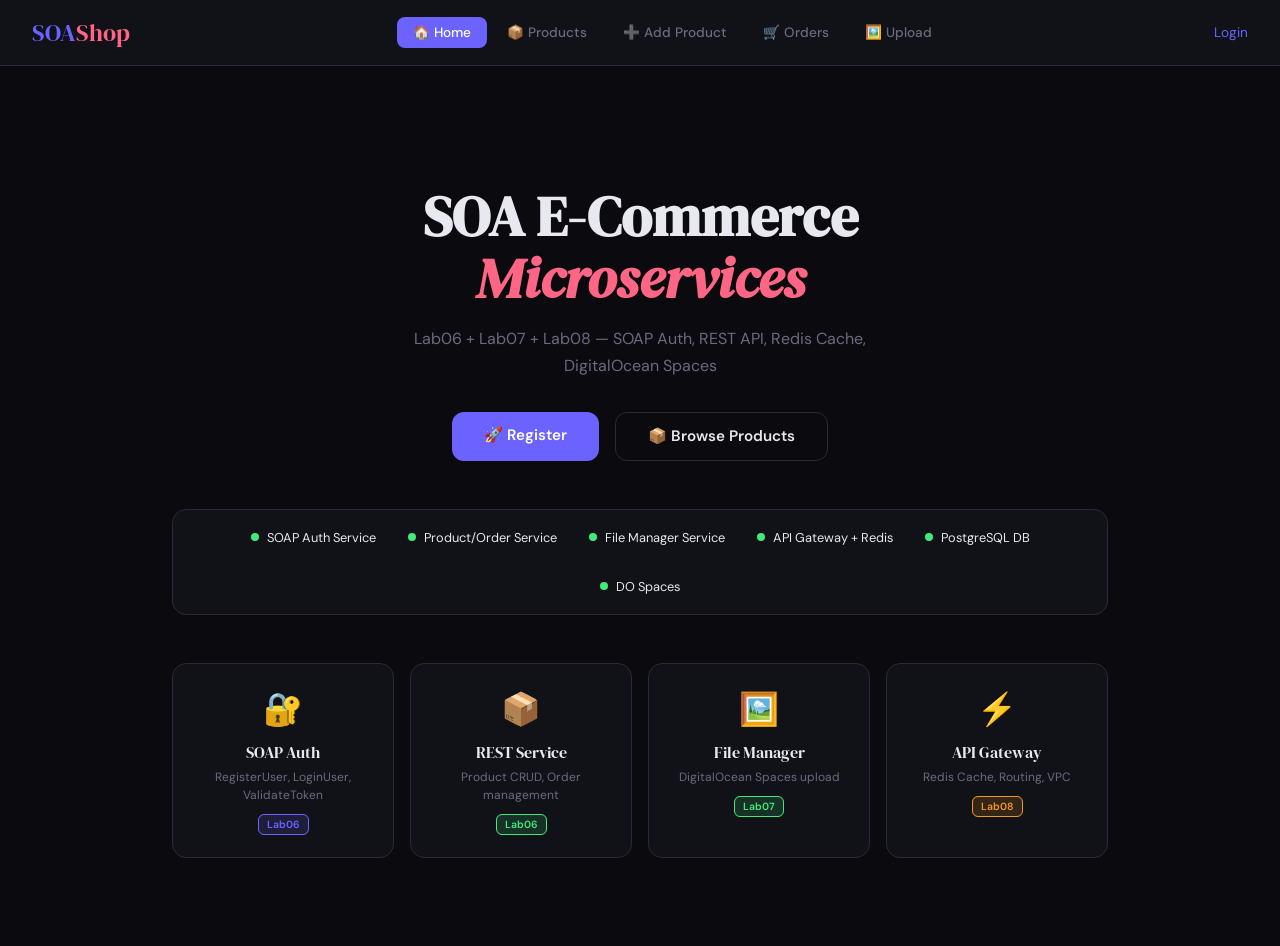
==== index.html @ 0b2d2a20 "feat: SOA E-Commerce Frontend" ====
<!DOCTYPE html>
<html lang="mn">
<head>
<meta charset="UTF-8">
<meta name="viewport" content="width=device-width, initial-scale=1.0">
<title>SOAShop — Home</title>
<link rel="stylesheet" href="css/style.css">
<style>
.hero{text-align:center;padding:5rem 2rem 3rem}
.hero h1{font-size:3.5rem;line-height:1.1;margin-bottom:1rem}
.hero h1 span{color:var(--accent2);font-style:italic}
.hero p{color:var(--muted);font-size:1rem;max-width:500px;margin:0 auto 2rem;line-height:1.7}
.hero-btns{display:flex;gap:1rem;justify-content:center}
.hero-btn{padding:.85rem 2rem;border-radius:12px;font-family:var(--font-body);font-size:.95rem;font-weight:600;cursor:pointer;text-decoration:none;transition:all .2s;border:none;display:inline-block}
.hero-btn-primary{background:var(--accent);color:white}
.hero-btn-primary:hover{background:#5a52e0;transform:translateY(-2px)}
.hero-btn-outline{background:transparent;border:1px solid var(--border);color:var(--text)}
.hero-btn-outline:hover{border-color:var(--accent);color:var(--accent)}
.arch{display:grid;grid-template-columns:repeat(4,1fr);gap:1rem;margin:3rem 0}
.arch-card{background:var(--surface);border:1px solid var(--border);border-radius:14px;padding:1.5rem;text-align:center;transition:all .2s}
.arch-card:hover{border-color:var(--accent);transform:translateY(-3px)}
.arch-icon{font-size:2rem;margin-bottom:.7rem}
.arch-name{font-family:var(--font-display);font-size:1rem;margin-bottom:.3rem}
.arch-desc{font-size:.75rem;color:var(--muted);line-height:1.5}
.arch-lab{margin-top:.5rem}
.status-bar{background:var(--surface);border:1px solid var(--border);border-radius:14px;padding:1.2rem 1.5rem;display:flex;gap:2rem;justify-content:center;margin-bottom:3rem;flex-wrap:wrap}
.status-item{display:flex;align-items:center;gap:.5rem;font-size:.8rem}
.status-dot{width:8px;height:8px;border-radius:50%;background:var(--success);animation:blink 2s infinite}
@keyframes blink{0%,100%{opacity:1}50%{opacity:.4}}
</style>
</head>
<body>
<header id="header"></header>
<main>
  <div class="hero">
    <h1>SOA E-Commerce<br><span>Microservices</span></h1>
    <p>Lab06 + Lab07 + Lab08 — SOAP Auth, REST API, Redis Cache, DigitalOcean Spaces</p>
    <div class="hero-btns">
      <a href="register.html" class="hero-btn hero-btn-primary">🚀 Register</a>
      <a href="products.html" class="hero-btn hero-btn-outline">📦 Browse Products</a>
    </div>
  </div>
  <div class="status-bar">
    <div class="status-item"><div class="status-dot"></div> SOAP Auth Service</div>
    <div class="status-item"><div class="status-dot"></div> Product/Order Service</div>
    <div class="status-item"><div class="status-dot"></div> File Manager Service</div>
    <div class="status-item"><div class="status-dot"></div> API Gateway + Redis</div>
    <div class="status-item"><div class="status-dot"></div> PostgreSQL DB</div>
    <div class="status-item"><div class="status-dot"></div> DO Spaces</div>
  </div>
  <div class="arch">
    <div class="arch-card"><div class="arch-icon">🔐</div><div class="arch-name">SOAP Auth</div><div class="arch-desc">RegisterUser, LoginUser, ValidateToken</div><div class="arch-lab"><span class="badge badge-soap">Lab06</span></div></div>
    <div class="arch-card"><div class="arch-icon">📦</div><div class="arch-name">REST Service</div><div class="arch-desc">Product CRUD, Order management</div><div class="arch-lab"><span class="badge badge-rest">Lab06</span></div></div>
    <div class="arch-card"><div class="arch-icon">🖼️</div><div class="arch-name">File Manager</div><div class="arch-desc">DigitalOcean Spaces upload</div><div class="arch-lab"><span class="badge badge-rest">Lab07</span></div></div>
    <div class="arch-card"><div class="arch-icon">⚡</div><div class="arch-name">API Gateway</div><div class="arch-desc">Redis Cache, Routing, VPC</div><div class="arch-lab"><span class="badge badge-cache">Lab08</span></div></div>
  </div>
</main>
<script src="js/app.js"></script>
<script>renderHeader('home');</script>
</body>
</html>
---- css/style.css ----
@import url('https://fonts.googleapis.com/css2?family=DM+Serif+Display:ital@0;1&family=DM+Sans:wght@300;400;500;600&display=swap');

:root {
  --bg: #0a0a0f;
  --surface: #111118;
  --surface2: #1a1a24;
  --border: #2a2a38;
  --accent: #6c63ff;
  --accent2: #ff6584;
  --success: #43e97b;
  --warning: #f7971e;
  --text: #e8e8f0;
  --muted: #6b6b80;
  --font-display: 'DM Serif Display', serif;
  --font-body: 'DM Sans', sans-serif;
}

* { margin: 0; padding: 0; box-sizing: border-box; }

body {
  background: var(--bg);
  color: var(--text);
  font-family: var(--font-body);
  min-height: 100vh;
}

/* HEADER */
header {
  display: flex;
  align-items: center;
  justify-content: space-between;
  padding: 1rem 2rem;
  border-bottom: 1px solid var(--border);
  background: var(--surface);
  position: sticky;
  top: 0;
  z-index: 100;
}

.logo {
  font-family: var(--font-display);
  font-size: 1.5rem;
  color: var(--accent);
  text-decoration: none;
}
.logo span { color: var(--accent2); }

nav { display: flex; gap: 0.25rem; }

nav a {
  padding: 0.45rem 1rem;
  border-radius: 8px;
  text-decoration: none;
  color: var(--muted);
  font-size: 0.85rem;
  font-weight: 500;
  transition: all 0.2s;
}
nav a:hover { color: var(--text); background: var(--surface2); }
nav a.active { background: var(--accent); color: white; }

.user-badge {
  display: flex;
  align-items: center;
  gap: 0.5rem;
  font-size: 0.8rem;
  color: var(--muted);
}

.role-tag {
  background: var(--accent);
  color: white;
  padding: 0.2rem 0.6rem;
  border-radius: 20px;
  font-size: 0.7rem;
  font-weight: 600;
}

.btn-logout {
  background: transparent;
  border: 1px solid var(--border);
  color: var(--muted);
  padding: 0.3rem 0.7rem;
  border-radius: 8px;
  cursor: pointer;
  font-size: 0.75rem;
  font-family: var(--font-body);
  transition: all 0.2s;
}
.btn-logout:hover { border-color: var(--accent2); color: var(--accent2); }

/* MAIN */
main {
  max-width: 1000px;
  margin: 0 auto;
  padding: 2.5rem 2rem;
}

h1 {
  font-family: var(--font-display);
  font-size: 2.2rem;
  margin-bottom: 0.3rem;
}

.subtitle { color: var(--muted); font-size: 0.85rem; margin-bottom: 2rem; }

/* FLOW BAR */
.flow {
  display: flex;
  align-items: center;
  gap: 0.4rem;
  flex-wrap: wrap;
  font-size: 0.75rem;
  padding: 0.7rem 1rem;
  background: var(--surface2);
  border-radius: 10px;
  margin-bottom: 2rem;
  border: 1px solid var(--border);
}
.fn { padding: 0.25rem 0.6rem; border-radius: 6px; font-weight: 500; }
.fn-client  { background: rgba(108,99,255,0.2); color: var(--accent); }
.fn-gateway { background: rgba(247,151,30,0.2);  color: var(--warning); }
.fn-service { background: rgba(67,233,123,0.2);  color: var(--success); }
.fn-soap    { background: rgba(255,101,132,0.2);  color: var(--accent2); }
.fa { color: var(--muted); }

/* CARD */
.card {
  background: var(--surface);
  border: 1px solid var(--border);
  border-radius: 16px;
  padding: 1.8rem;
  margin-bottom: 1.5rem;
}

.card-title {
  font-family: var(--font-display);
  font-size: 1.2rem;
  margin-bottom: 1.2rem;
  display: flex;
  align-items: center;
  gap: 0.5rem;
}

.badge {
  font-size: 0.65rem;
  font-family: var(--font-body);
  padding: 0.2rem 0.5rem;
  border-radius: 6px;
  font-weight: 600;
}
.badge-soap { background: rgba(108,99,255,0.15); border: 1px solid var(--accent); color: var(--accent); }
.badge-rest { background: rgba(67,233,123,0.15); border: 1px solid var(--success); color: var(--success); }
.badge-cache { background: rgba(247,151,30,0.15); border: 1px solid var(--warning); color: var(--warning); }

/* FORM */
.form-grid { display: grid; grid-template-columns: 1fr 1fr; gap: 1rem; }
.form-grid.one { grid-template-columns: 1fr; }

.field { display: flex; flex-direction: column; gap: 0.35rem; }
.field label {
  font-size: 0.72rem;
  color: var(--muted);
  font-weight: 600;
  text-transform: uppercase;
  letter-spacing: 0.5px;
}
.field input,
.field select,
.field textarea {
  background: var(--surface2);
  border: 1px solid var(--border);
  color: var(--text);
  padding: 0.75rem 1rem;
  border-radius: 10px;
  font-family: var(--font-body);
  font-size: 0.9rem;
  outline: none;
  transition: border-color 0.2s;
}
.field input:focus,
.field select:focus,
.field textarea:focus { border-color: var(--accent); }
.field textarea { resize: vertical; min-height: 80px; }
.field select option { background: var(--surface2); }

.full { grid-column: 1 / -1; }

/* BUTTONS */
.btn {
  padding: 0.75rem 1.8rem;
  border: none;
  border-radius: 10px;
  cursor: pointer;
  font-family: var(--font-body);
  font-size: 0.9rem;
  font-weight: 600;
  transition: all 0.2s;
  display: inline-flex;
  align-items: center;
  gap: 0.5rem;
  margin-top: 1.2rem;
}
.btn-primary  { background: var(--accent);  color: white; }
.btn-primary:hover { background: #5a52e0; transform: translateY(-1px); }
.btn-success  { background: var(--success); color: #0a0a0f; }
.btn-success:hover { opacity: 0.85; transform: translateY(-1px); }
.btn-outline {
  background: transparent;
  border: 1px solid var(--border);
  color: var(--text);
  margin-top: 0;
}
.btn-outline:hover { border-color: var(--accent); color: var(--accent); }
.btn:disabled { opacity: 0.5; cursor: not-allowed; transform: none !important; }

/* ALERT */
.alert {
  padding: 0.8rem 1rem;
  border-radius: 10px;
  font-size: 0.85rem;
  margin-top: 1rem;
  display: none;
}
.alert.show { display: block; }
.alert-success { background: rgba(67,233,123,0.1);  border: 1px solid var(--success); color: var(--success); }
.alert-error   { background: rgba(255,101,132,0.1); border: 1px solid var(--accent2); color: var(--accent2); }
.alert-info    { background: rgba(108,99,255,0.1);  border: 1px solid var(--accent);  color: var(--accent);  }

/* SPINNER */
.spin {
  display: inline-block;
  width: 14px; height: 14px;
  border: 2px solid rgba(255,255,255,0.3);
  border-top-color: white;
  border-radius: 50%;
  animation: spin 0.7s linear infinite;
}
@keyframes spin { to { transform: rotate(360deg); } }

/* DIVIDER */
.divider {
  text-align: center;
  color: var(--muted);
  font-size: 0.8rem;
  margin: 1.2rem 0;
  position: relative;
}
.divider::before, .divider::after {
  content: '';
  position: absolute;
  top: 50%;
  width: 42%;
  height: 1px;
  background: var(--border);
}
.divider::before { left: 0; }
.divider::after  { right: 0; }

/* TOKEN BOX */
.token-box {
  background: #050508;
  border: 1px solid var(--success);
  border-radius: 10px;
  padding: 0.8rem 1rem;
  font-family: monospace;
  font-size: 0.72rem;
  color: var(--success);
  word-break: break-all;
  margin-top: 1rem;
  max-height: 70px;
  overflow: hidden;
}

/* PRODUCT GRID */
.product-grid {
  display: grid;
  grid-template-columns: repeat(auto-fill, minmax(200px, 1fr));
  gap: 1rem;
  margin-top: 1rem;
}

.prod-card {
  background: var(--surface2);
  border: 1px solid var(--border);
  border-radius: 14px;
  padding: 1.1rem;
  cursor: pointer;
  transition: all 0.2s;
}
.prod-card:hover { border-color: var(--accent); transform: translateY(-2px); }
.prod-card img {
  width: 100%; height: 120px;
  object-fit: cover;
  border-radius: 8px;
  margin-bottom: 0.7rem;
}
.prod-name { font-family: var(--font-display); font-size: 0.95rem; margin-bottom: 0.3rem; }
.prod-price { color: var(--accent); font-weight: 600; margin-bottom: 0.2rem; }
.prod-meta  { font-size: 0.72rem; color: var(--muted); display: flex; justify-content: space-between; }
.prod-id    { font-size: 0.62rem; color: var(--muted); margin-top: 0.4rem; word-break: break-all; font-family: monospace; }

/* CACHE INDICATOR */
.cache-bar {
  display: flex;
  align-items: center;
  justify-content: space-between;
  margin-bottom: 1rem;
}
.cache-pill {
  display: flex;
  align-items: center;
  gap: 0.5rem;
  font-size: 0.75rem;
  padding: 0.35rem 0.8rem;
  background: var(--surface2);
  border-radius: 20px;
  border: 1px solid var(--border);
}
.cdot { width: 8px; height: 8px; border-radius: 50%; background: var(--muted); }
.cdot.hit  { background: var(--success); animation: blink 1s infinite; }
.cdot.miss { background: var(--warning); }
@keyframes blink { 0%,100%{opacity:1} 50%{opacity:.3} }

/* ORDER CARD */
.order-card {
  background: var(--surface2);
  border: 1px solid var(--border);
  border-radius: 12px;
  padding: 1rem 1.2rem;
  margin-bottom: 0.75rem;
  display: flex;
  justify-content: space-between;
  align-items: center;
}
.order-id   { font-size: 0.75rem; color: var(--muted); font-family: monospace; }
.order-amt  { color: var(--success); font-weight: 700; font-size: 1.1rem; }
.order-status {
  font-size: 0.7rem;
  padding: 0.2rem 0.6rem;
  border-radius: 20px;
  background: rgba(108,99,255,0.15);
  color: var(--accent);
}

/* EMPTY STATE */
.empty {
  text-align: center;
  padding: 2.5rem;
  color: var(--muted);
  font-size: 0.85rem;
}
.empty-icon { font-size: 2.5rem; margin-bottom: 0.5rem; }

/* UPLOAD AREA */
.upload-area {
  border: 2px dashed var(--border);
  border-radius: 14px;
  padding: 2.5rem;
  text-align: center;
  cursor: pointer;
  transition: all 0.2s;
}
.upload-area:hover { border-color: var(--accent); background: rgba(108,99,255,0.05); }
.upload-area input { display: none; }
.upload-icon { font-size: 2.5rem; margin-bottom: 0.5rem; }
.upload-text { color: var(--muted); font-size: 0.85rem; }

.url-result {
  background: var(--surface2);
  border: 1px solid var(--success);
  border-radius: 10px;
  padding: 0.8rem 1rem;
  font-family: monospace;
  font-size: 0.75rem;
  color: var(--success);
  word-break: break-all;
  margin-top: 1rem;
}

.preview-img {
  width: 100%;
  max-height: 250px;
  object-fit: contain;
  border-radius: 10px;
  margin-top: 1rem;
  display: none;
}
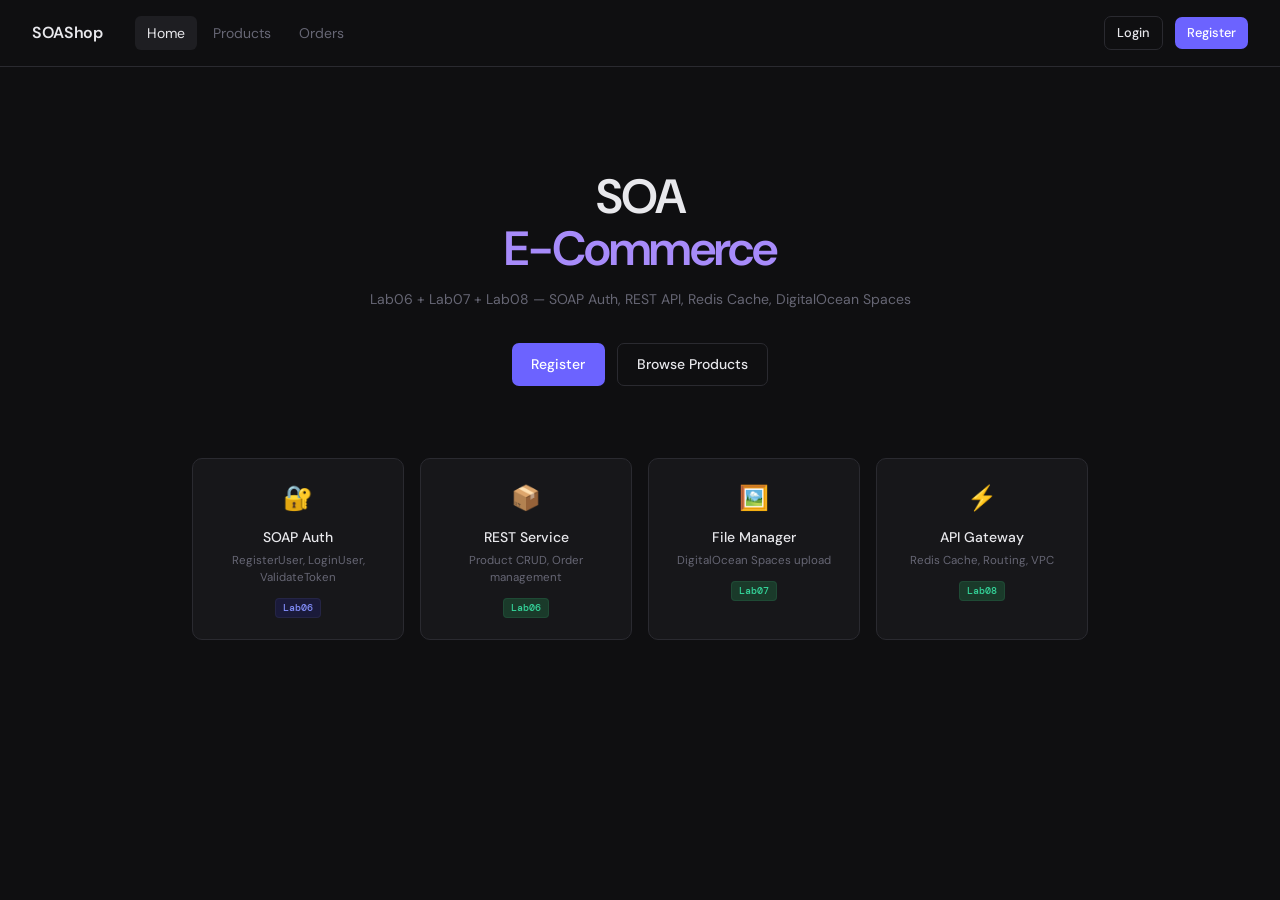
==== commit ef405301: "frontend: simplify UI, inline image upload, remove files.html" ====
--- a/index.html
+++ b/index.html
@@ -3,59 +3,48 @@
 <head>
 <meta charset="UTF-8">
 <meta name="viewport" content="width=device-width, initial-scale=1.0">
-<title>SOAShop — Home</title>
+<title>SOAShop</title>
 <link rel="stylesheet" href="css/style.css">
-<style>
-.hero{text-align:center;padding:5rem 2rem 3rem}
-.hero h1{font-size:3.5rem;line-height:1.1;margin-bottom:1rem}
-.hero h1 span{color:var(--accent2);font-style:italic}
-.hero p{color:var(--muted);font-size:1rem;max-width:500px;margin:0 auto 2rem;line-height:1.7}
-.hero-btns{display:flex;gap:1rem;justify-content:center}
-.hero-btn{padding:.85rem 2rem;border-radius:12px;font-family:var(--font-body);font-size:.95rem;font-weight:600;cursor:pointer;text-decoration:none;transition:all .2s;border:none;display:inline-block}
-.hero-btn-primary{background:var(--accent);color:white}
-.hero-btn-primary:hover{background:#5a52e0;transform:translateY(-2px)}
-.hero-btn-outline{background:transparent;border:1px solid var(--border);color:var(--text)}
-.hero-btn-outline:hover{border-color:var(--accent);color:var(--accent)}
-.arch{display:grid;grid-template-columns:repeat(4,1fr);gap:1rem;margin:3rem 0}
-.arch-card{background:var(--surface);border:1px solid var(--border);border-radius:14px;padding:1.5rem;text-align:center;transition:all .2s}
-.arch-card:hover{border-color:var(--accent);transform:translateY(-3px)}
-.arch-icon{font-size:2rem;margin-bottom:.7rem}
-.arch-name{font-family:var(--font-display);font-size:1rem;margin-bottom:.3rem}
-.arch-desc{font-size:.75rem;color:var(--muted);line-height:1.5}
-.arch-lab{margin-top:.5rem}
-.status-bar{background:var(--surface);border:1px solid var(--border);border-radius:14px;padding:1.2rem 1.5rem;display:flex;gap:2rem;justify-content:center;margin-bottom:3rem;flex-wrap:wrap}
-.status-item{display:flex;align-items:center;gap:.5rem;font-size:.8rem}
-.status-dot{width:8px;height:8px;border-radius:50%;background:var(--success);animation:blink 2s infinite}
-@keyframes blink{0%,100%{opacity:1}50%{opacity:.4}}
-</style>
 </head>
 <body>
 <header id="header"></header>
 <main>
   <div class="hero">
-    <h1>SOA E-Commerce<br><span>Microservices</span></h1>
+    <h1>SOA<br><span>E-Commerce</span></h1>
     <p>Lab06 + Lab07 + Lab08 — SOAP Auth, REST API, Redis Cache, DigitalOcean Spaces</p>
     <div class="hero-btns">
-      <a href="register.html" class="hero-btn hero-btn-primary">🚀 Register</a>
-      <a href="products.html" class="hero-btn hero-btn-outline">📦 Browse Products</a>
+      <a href="register.html" class="btn btn-primary" style="margin-top:0">Register</a>
+      <a href="products.html" class="btn btn-outline" style="margin-top:0">Browse Products</a>
     </div>
   </div>
-  <div class="status-bar">
-    <div class="status-item"><div class="status-dot"></div> SOAP Auth Service</div>
-    <div class="status-item"><div class="status-dot"></div> Product/Order Service</div>
-    <div class="status-item"><div class="status-dot"></div> File Manager Service</div>
-    <div class="status-item"><div class="status-dot"></div> API Gateway + Redis</div>
-    <div class="status-item"><div class="status-dot"></div> PostgreSQL DB</div>
-    <div class="status-item"><div class="status-dot"></div> DO Spaces</div>
-  </div>
   <div class="arch">
-    <div class="arch-card"><div class="arch-icon">🔐</div><div class="arch-name">SOAP Auth</div><div class="arch-desc">RegisterUser, LoginUser, ValidateToken</div><div class="arch-lab"><span class="badge badge-soap">Lab06</span></div></div>
-    <div class="arch-card"><div class="arch-icon">📦</div><div class="arch-name">REST Service</div><div class="arch-desc">Product CRUD, Order management</div><div class="arch-lab"><span class="badge badge-rest">Lab06</span></div></div>
-    <div class="arch-card"><div class="arch-icon">🖼️</div><div class="arch-name">File Manager</div><div class="arch-desc">DigitalOcean Spaces upload</div><div class="arch-lab"><span class="badge badge-rest">Lab07</span></div></div>
-    <div class="arch-card"><div class="arch-icon">⚡</div><div class="arch-name">API Gateway</div><div class="arch-desc">Redis Cache, Routing, VPC</div><div class="arch-lab"><span class="badge badge-cache">Lab08</span></div></div>
+    <div class="arch-card">
+      <div class="arch-icon">🔐</div>
+      <div class="arch-name">SOAP Auth</div>
+      <div class="arch-desc">RegisterUser, LoginUser, ValidateToken</div>
+      <div class="arch-lab"><span class="badge badge-soap">Lab06</span></div>
+    </div>
+    <div class="arch-card">
+      <div class="arch-icon">📦</div>
+      <div class="arch-name">REST Service</div>
+      <div class="arch-desc">Product CRUD, Order management</div>
+      <div class="arch-lab"><span class="badge badge-rest">Lab06</span></div>
+    </div>
+    <div class="arch-card">
+      <div class="arch-icon">🖼️</div>
+      <div class="arch-name">File Manager</div>
+      <div class="arch-desc">DigitalOcean Spaces upload</div>
+      <div class="arch-lab"><span class="badge badge-rest">Lab07</span></div>
+    </div>
+    <div class="arch-card">
+      <div class="arch-icon">⚡</div>
+      <div class="arch-name">API Gateway</div>
+      <div class="arch-desc">Redis Cache, Routing, VPC</div>
+      <div class="arch-lab"><span class="badge badge-rest">Lab08</span></div>
+    </div>
   </div>
 </main>
 <script src="js/app.js"></script>
 <script>renderHeader('home');</script>
 </body>
-</html>
+</html>
--- a/css/style.css
+++ b/css/style.css
@@ -1,240 +1,218 @@
-@import url('https://fonts.googleapis.com/css2?family=DM+Serif+Display:ital@0;1&family=DM+Sans:wght@300;400;500;600&display=swap');
+@import url('https://fonts.googleapis.com/css2?family=DM+Sans:wght@300;400;500;600&family=DM+Mono:wght@400;500&display=swap');
+
+*, *::before, *::after { box-sizing: border-box; margin: 0; padding: 0; }
 
 :root {
-  --bg: #0a0a0f;
-  --surface: #111118;
-  --surface2: #1a1a24;
-  --border: #2a2a38;
-  --accent: #6c63ff;
-  --accent2: #ff6584;
-  --success: #43e97b;
-  --warning: #f7971e;
-  --text: #e8e8f0;
-  --muted: #6b6b80;
-  --font-display: 'DM Serif Display', serif;
-  --font-body: 'DM Sans', sans-serif;
-}
-
-* { margin: 0; padding: 0; box-sizing: border-box; }
+  --bg:       #0f0f11;
+  --surface:  #17171a;
+  --surface2: #1e1e22;
+  --border:   #2a2a30;
+  --text:     #e8e8ec;
+  --muted:    #666674;
+  --accent:   #6c63ff;
+  --accent2:  #a78bfa;
+  --success:  #34d399;
+  --error:    #f87171;
+  --warn:     #fbbf24;
+  --font:     'DM Sans', sans-serif;
+  --mono:     'DM Mono', monospace;
+  --radius:   10px;
+}
 
 body {
   background: var(--bg);
   color: var(--text);
-  font-family: var(--font-body);
+  font-family: var(--font);
+  font-size: 15px;
+  line-height: 1.6;
   min-height: 100vh;
 }
 
-/* HEADER */
-header {
-  display: flex;
-  align-items: center;
-  justify-content: space-between;
+/* NAV */
+nav {
+  display: flex;
+  align-items: center;
+  gap: 2rem;
   padding: 1rem 2rem;
   border-bottom: 1px solid var(--border);
-  background: var(--surface);
   position: sticky;
   top: 0;
+  background: var(--bg);
   z-index: 100;
 }
-
-.logo {
-  font-family: var(--font-display);
-  font-size: 1.5rem;
-  color: var(--accent);
+.nav-logo {
+  font-weight: 600;
+  font-size: 1rem;
+  color: var(--text);
   text-decoration: none;
-}
-.logo span { color: var(--accent2); }
-
-nav { display: flex; gap: 0.25rem; }
-
-nav a {
-  padding: 0.45rem 1rem;
-  border-radius: 8px;
+  letter-spacing: -0.02em;
+}
+.nav-links {
+  display: flex;
+  gap: 0.25rem;
+  flex: 1;
+}
+.nav-link {
+  color: var(--muted);
   text-decoration: none;
-  color: var(--muted);
-  font-size: 0.85rem;
-  font-weight: 500;
-  transition: all 0.2s;
-}
-nav a:hover { color: var(--text); background: var(--surface2); }
-nav a.active { background: var(--accent); color: white; }
-
-.user-badge {
-  display: flex;
-  align-items: center;
-  gap: 0.5rem;
+  font-size: 0.875rem;
+  padding: 0.35rem 0.75rem;
+  border-radius: 6px;
+  transition: all 0.15s;
+}
+.nav-link:hover, .nav-link.active {
+  color: var(--text);
+  background: var(--surface2);
+}
+.nav-right {
+  display: flex;
+  align-items: center;
+  gap: 0.75rem;
+  margin-left: auto;
+}
+.nav-user {
   font-size: 0.8rem;
   color: var(--muted);
-}
-
-.role-tag {
-  background: var(--accent);
-  color: white;
-  padding: 0.2rem 0.6rem;
-  border-radius: 20px;
+  font-family: var(--mono);
+}
+.nav-role {
   font-size: 0.7rem;
-  font-weight: 600;
-}
-
-.btn-logout {
-  background: transparent;
-  border: 1px solid var(--border);
-  color: var(--muted);
-  padding: 0.3rem 0.7rem;
-  border-radius: 8px;
-  cursor: pointer;
-  font-size: 0.75rem;
-  font-family: var(--font-body);
-  transition: all 0.2s;
-}
-.btn-logout:hover { border-color: var(--accent2); color: var(--accent2); }
-
-/* MAIN */
+  padding: 0.15rem 0.5rem;
+  border-radius: 4px;
+  background: var(--surface2);
+  color: var(--accent2);
+  border: 1px solid var(--border);
+}
+
+/* LAYOUT */
 main {
-  max-width: 1000px;
+  max-width: 960px;
   margin: 0 auto;
   padding: 2.5rem 2rem;
 }
+.narrow { max-width: 480px; margin: 0 auto; }
 
 h1 {
-  font-family: var(--font-display);
-  font-size: 2.2rem;
-  margin-bottom: 0.3rem;
-}
-
-.subtitle { color: var(--muted); font-size: 0.85rem; margin-bottom: 2rem; }
-
-/* FLOW BAR */
-.flow {
-  display: flex;
-  align-items: center;
-  gap: 0.4rem;
-  flex-wrap: wrap;
-  font-size: 0.75rem;
-  padding: 0.7rem 1rem;
-  background: var(--surface2);
-  border-radius: 10px;
-  margin-bottom: 2rem;
-  border: 1px solid var(--border);
-}
-.fn { padding: 0.25rem 0.6rem; border-radius: 6px; font-weight: 500; }
-.fn-client  { background: rgba(108,99,255,0.2); color: var(--accent); }
-.fn-gateway { background: rgba(247,151,30,0.2);  color: var(--warning); }
-.fn-service { background: rgba(67,233,123,0.2);  color: var(--success); }
-.fn-soap    { background: rgba(255,101,132,0.2);  color: var(--accent2); }
-.fa { color: var(--muted); }
+  font-size: 1.6rem;
+  font-weight: 600;
+  letter-spacing: -0.03em;
+  margin-bottom: 1.75rem;
+}
+.page-desc {
+  font-size: 0.8rem;
+  color: var(--muted);
+  font-family: var(--mono);
+  margin-bottom: 1.75rem;
+  margin-top: -1.25rem;
+}
 
 /* CARD */
 .card {
   background: var(--surface);
   border: 1px solid var(--border);
-  border-radius: 16px;
-  padding: 1.8rem;
+  border-radius: var(--radius);
+  padding: 1.5rem;
   margin-bottom: 1.5rem;
 }
-
+.card-header {
+  display: flex;
+  justify-content: space-between;
+  align-items: center;
+  margin-bottom: 1.25rem;
+}
 .card-title {
-  font-family: var(--font-display);
-  font-size: 1.2rem;
-  margin-bottom: 1.2rem;
-  display: flex;
-  align-items: center;
-  gap: 0.5rem;
-}
-
+  font-weight: 500;
+  font-size: 0.9rem;
+}
+
+/* FORM */
+.form-grid {
+  display: grid;
+  grid-template-columns: 1fr 1fr;
+  gap: 1rem;
+}
+.field { display: flex; flex-direction: column; gap: 0.4rem; }
+.field.full { grid-column: 1 / -1; }
+label { font-size: 0.8rem; color: var(--muted); font-weight: 500; }
+input, textarea, select {
+  background: var(--surface2);
+  border: 1px solid var(--border);
+  border-radius: 7px;
+  color: var(--text);
+  font-family: var(--font);
+  font-size: 0.875rem;
+  padding: 0.6rem 0.85rem;
+  outline: none;
+  transition: border-color 0.15s;
+  width: 100%;
+}
+input:focus, textarea:focus, select:focus {
+  border-color: var(--accent);
+}
+textarea { resize: vertical; min-height: 80px; }
+select { cursor: pointer; }
+
+/* BUTTONS */
+.btn {
+  display: inline-flex;
+  align-items: center;
+  gap: 0.4rem;
+  border: none;
+  border-radius: 7px;
+  cursor: pointer;
+  font-family: var(--font);
+  font-size: 0.875rem;
+  font-weight: 500;
+  padding: 0.6rem 1.2rem;
+  transition: all 0.15s;
+  text-decoration: none;
+  margin-top: 1.25rem;
+}
+.btn-primary { background: var(--accent); color: white; }
+.btn-primary:hover { background: #5a52e0; }
+.btn-outline { background: transparent; border: 1px solid var(--border); color: var(--text); }
+.btn-outline:hover { border-color: var(--accent); color: var(--accent); }
+.btn-success { background: #059669; color: white; }
+.btn-success:hover { background: #047857; }
+.btn:disabled { opacity: 0.5; cursor: not-allowed; }
+.btn-sm { padding: 0.35rem 0.75rem; font-size: 0.8rem; margin-top: 0; }
+
+/* BADGE */
 .badge {
   font-size: 0.65rem;
-  font-family: var(--font-body);
-  padding: 0.2rem 0.5rem;
-  border-radius: 6px;
-  font-weight: 600;
-}
-.badge-soap { background: rgba(108,99,255,0.15); border: 1px solid var(--accent); color: var(--accent); }
-.badge-rest { background: rgba(67,233,123,0.15); border: 1px solid var(--success); color: var(--success); }
-.badge-cache { background: rgba(247,151,30,0.15); border: 1px solid var(--warning); color: var(--warning); }
-
-/* FORM */
-.form-grid { display: grid; grid-template-columns: 1fr 1fr; gap: 1rem; }
-.form-grid.one { grid-template-columns: 1fr; }
-
-.field { display: flex; flex-direction: column; gap: 0.35rem; }
-.field label {
-  font-size: 0.72rem;
-  color: var(--muted);
-  font-weight: 600;
-  text-transform: uppercase;
-  letter-spacing: 0.5px;
-}
-.field input,
-.field select,
-.field textarea {
-  background: var(--surface2);
-  border: 1px solid var(--border);
-  color: var(--text);
-  padding: 0.75rem 1rem;
-  border-radius: 10px;
-  font-family: var(--font-body);
-  font-size: 0.9rem;
-  outline: none;
-  transition: border-color 0.2s;
-}
-.field input:focus,
-.field select:focus,
-.field textarea:focus { border-color: var(--accent); }
-.field textarea { resize: vertical; min-height: 80px; }
-.field select option { background: var(--surface2); }
-
-.full { grid-column: 1 / -1; }
-
-/* BUTTONS */
-.btn {
-  padding: 0.75rem 1.8rem;
-  border: none;
-  border-radius: 10px;
-  cursor: pointer;
-  font-family: var(--font-body);
-  font-size: 0.9rem;
-  font-weight: 600;
-  transition: all 0.2s;
-  display: inline-flex;
-  align-items: center;
-  gap: 0.5rem;
-  margin-top: 1.2rem;
-}
-.btn-primary  { background: var(--accent);  color: white; }
-.btn-primary:hover { background: #5a52e0; transform: translateY(-1px); }
-.btn-success  { background: var(--success); color: #0a0a0f; }
-.btn-success:hover { opacity: 0.85; transform: translateY(-1px); }
-.btn-outline {
-  background: transparent;
-  border: 1px solid var(--border);
-  color: var(--text);
-  margin-top: 0;
-}
-.btn-outline:hover { border-color: var(--accent); color: var(--accent); }
-.btn:disabled { opacity: 0.5; cursor: not-allowed; transform: none !important; }
+  font-family: var(--mono);
+  padding: 0.15rem 0.45rem;
+  border-radius: 4px;
+  font-weight: 500;
+}
+.badge-rest { background: #1a3a2a; color: #34d399; border: 1px solid #1f4a35; }
+.badge-soap { background: #1a1a3a; color: #818cf8; border: 1px solid #252545; }
 
 /* ALERT */
 .alert {
-  padding: 0.8rem 1rem;
-  border-radius: 10px;
-  font-size: 0.85rem;
-  margin-top: 1rem;
-  display: none;
-}
-.alert.show { display: block; }
-.alert-success { background: rgba(67,233,123,0.1);  border: 1px solid var(--success); color: var(--success); }
-.alert-error   { background: rgba(255,101,132,0.1); border: 1px solid var(--accent2); color: var(--accent2); }
-.alert-info    { background: rgba(108,99,255,0.1);  border: 1px solid var(--accent);  color: var(--accent);  }
-
-/* SPINNER */
+  border-radius: 7px;
+  font-size: 0.8rem;
+  margin-top: 0.75rem;
+  padding: 0;
+  max-height: 0;
+  overflow: hidden;
+  transition: all 0.2s;
+}
+.alert.show {
+  padding: 0.7rem 1rem;
+  max-height: 80px;
+}
+.alert.success { background: #0a2a1a; border: 1px solid #1a4a2a; color: var(--success); }
+.alert.error { background: #2a0a0a; border: 1px solid #4a1a1a; color: var(--error); }
+
+/* SPIN */
 .spin {
+  width: 14px; height: 14px;
+  border: 2px solid transparent;
+  border-top-color: currentColor;
+  border-radius: 50%;
+  animation: spin 0.6s linear infinite;
   display: inline-block;
-  width: 14px; height: 14px;
-  border: 2px solid rgba(255,255,255,0.3);
-  border-top-color: white;
-  border-radius: 50%;
-  animation: spin 0.7s linear infinite;
 }
 @keyframes spin { to { transform: rotate(360deg); } }
 
@@ -242,8 +220,8 @@
 .divider {
   text-align: center;
   color: var(--muted);
-  font-size: 0.8rem;
-  margin: 1.2rem 0;
+  font-size: 0.75rem;
+  margin: 1.25rem 0;
   position: relative;
 }
 .divider::before, .divider::after {
@@ -255,134 +233,147 @@
   background: var(--border);
 }
 .divider::before { left: 0; }
-.divider::after  { right: 0; }
-
-/* TOKEN BOX */
-.token-box {
-  background: #050508;
-  border: 1px solid var(--success);
-  border-radius: 10px;
-  padding: 0.8rem 1rem;
-  font-family: monospace;
-  font-size: 0.72rem;
-  color: var(--success);
-  word-break: break-all;
-  margin-top: 1rem;
-  max-height: 70px;
-  overflow: hidden;
-}
-
-/* PRODUCT GRID */
+.divider::after { right: 0; }
+
+/* PRODUCTS */
 .product-grid {
   display: grid;
   grid-template-columns: repeat(auto-fill, minmax(200px, 1fr));
   gap: 1rem;
   margin-top: 1rem;
 }
-
 .prod-card {
   background: var(--surface2);
   border: 1px solid var(--border);
-  border-radius: 14px;
-  padding: 1.1rem;
+  border-radius: var(--radius);
+  padding: 1rem;
   cursor: pointer;
-  transition: all 0.2s;
-}
-.prod-card:hover { border-color: var(--accent); transform: translateY(-2px); }
+  transition: border-color 0.15s;
+}
+.prod-card:hover { border-color: var(--accent); }
 .prod-card img {
-  width: 100%; height: 120px;
+  width: 100%;
+  height: 120px;
   object-fit: cover;
-  border-radius: 8px;
-  margin-bottom: 0.7rem;
-}
-.prod-name { font-family: var(--font-display); font-size: 0.95rem; margin-bottom: 0.3rem; }
-.prod-price { color: var(--accent); font-weight: 600; margin-bottom: 0.2rem; }
-.prod-meta  { font-size: 0.72rem; color: var(--muted); display: flex; justify-content: space-between; }
-.prod-id    { font-size: 0.62rem; color: var(--muted); margin-top: 0.4rem; word-break: break-all; font-family: monospace; }
-
-/* CACHE INDICATOR */
-.cache-bar {
-  display: flex;
-  align-items: center;
+  border-radius: 6px;
+  margin-bottom: 0.75rem;
+}
+.prod-name { font-size: 0.875rem; font-weight: 500; margin-bottom: 0.3rem; }
+.prod-price { font-size: 1rem; font-weight: 600; color: var(--accent2); margin-bottom: 0.3rem; }
+.prod-meta { font-size: 0.72rem; color: var(--muted); display: flex; justify-content: space-between; }
+.prod-id { font-size: 0.65rem; color: var(--muted); font-family: var(--mono); margin-top: 0.35rem; overflow: hidden; text-overflow: ellipsis; white-space: nowrap; }
+
+/* CACHE */
+.cache-pill {
+  display: flex;
+  align-items: center;
+  gap: 0.4rem;
+  font-size: 0.75rem;
+  font-family: var(--mono);
+  color: var(--muted);
+}
+.cdot { width: 7px; height: 7px; border-radius: 50%; background: var(--border); }
+.cdot.hit { background: var(--success); }
+.cdot.miss { background: var(--warn); }
+
+/* ORDERS */
+.split { display: grid; grid-template-columns: 1fr 1fr; gap: 1.5rem; }
+.order-card {
+  display: flex;
   justify-content: space-between;
+  align-items: center;
+  padding: 0.75rem;
+  border: 1px solid var(--border);
+  border-radius: 7px;
+  margin-bottom: 0.5rem;
+  font-size: 0.825rem;
+}
+.order-id { font-family: var(--mono); font-size: 0.75rem; }
+.order-amt { font-weight: 600; color: var(--accent2); }
+.order-status { font-size: 0.7rem; color: var(--muted); }
+
+/* UPLOAD */
+.upload-area {
+  border: 1px dashed var(--border);
+  border-radius: var(--radius);
+  padding: 2rem;
+  text-align: center;
+  cursor: pointer;
+  transition: border-color 0.15s;
   margin-bottom: 1rem;
 }
-.cache-pill {
-  display: flex;
-  align-items: center;
-  gap: 0.5rem;
-  font-size: 0.75rem;
-  padding: 0.35rem 0.8rem;
-  background: var(--surface2);
-  border-radius: 20px;
-  border: 1px solid var(--border);
-}
-.cdot { width: 8px; height: 8px; border-radius: 50%; background: var(--muted); }
-.cdot.hit  { background: var(--success); animation: blink 1s infinite; }
-.cdot.miss { background: var(--warning); }
-@keyframes blink { 0%,100%{opacity:1} 50%{opacity:.3} }
-
-/* ORDER CARD */
-.order-card {
-  background: var(--surface2);
-  border: 1px solid var(--border);
-  border-radius: 12px;
-  padding: 1rem 1.2rem;
-  margin-bottom: 0.75rem;
-  display: flex;
-  justify-content: space-between;
-  align-items: center;
-}
-.order-id   { font-size: 0.75rem; color: var(--muted); font-family: monospace; }
-.order-amt  { color: var(--success); font-weight: 700; font-size: 1.1rem; }
-.order-status {
+.upload-area:hover { border-color: var(--accent); }
+.upload-area input { display: none; }
+.upload-text { font-size: 0.8rem; color: var(--muted); margin-top: 0.5rem; }
+.preview-img {
+  width: 100%;
+  max-height: 200px;
+  object-fit: contain;
+  border-radius: 7px;
+  margin-bottom: 1rem;
+  display: none;
+}
+.url-result {
+  background: var(--surface2);
+  border: 1px solid var(--border);
+  border-radius: 7px;
+  padding: 0.6rem 0.85rem;
+  font-family: var(--mono);
+  font-size: 0.72rem;
+  color: var(--muted);
+  word-break: break-all;
+}
+.token-box {
+  background: var(--surface2);
+  border: 1px solid var(--border);
+  border-radius: 7px;
+  padding: 0.6rem 0.85rem;
+  font-family: var(--mono);
   font-size: 0.7rem;
-  padding: 0.2rem 0.6rem;
-  border-radius: 20px;
-  background: rgba(108,99,255,0.15);
-  color: var(--accent);
-}
-
-/* EMPTY STATE */
+  color: var(--muted);
+  word-break: break-all;
+  max-height: 80px;
+  overflow-y: auto;
+}
+
+/* EMPTY */
 .empty {
   text-align: center;
-  padding: 2.5rem;
-  color: var(--muted);
-  font-size: 0.85rem;
-}
-.empty-icon { font-size: 2.5rem; margin-bottom: 0.5rem; }
-
-/* UPLOAD AREA */
-.upload-area {
-  border: 2px dashed var(--border);
-  border-radius: 14px;
-  padding: 2.5rem;
+  padding: 3rem;
+  color: var(--muted);
+  font-size: 0.875rem;
+}
+
+/* HERO */
+.hero { text-align: center; padding: 4rem 2rem 2.5rem; }
+.hero h1 { font-size: 3rem; font-weight: 600; letter-spacing: -0.04em; line-height: 1.1; margin-bottom: 0.75rem; }
+.hero h1 span { color: var(--accent2); }
+.hero p { color: var(--muted); font-size: 0.875rem; margin-bottom: 2rem; }
+.hero-btns { display: flex; gap: 0.75rem; justify-content: center; }
+
+.arch { display: grid; grid-template-columns: repeat(4,1fr); gap: 1rem; margin: 2rem 0; }
+.arch-card {
+  background: var(--surface);
+  border: 1px solid var(--border);
+  border-radius: var(--radius);
+  padding: 1.25rem;
   text-align: center;
-  cursor: pointer;
-  transition: all 0.2s;
-}
-.upload-area:hover { border-color: var(--accent); background: rgba(108,99,255,0.05); }
-.upload-area input { display: none; }
-.upload-icon { font-size: 2.5rem; margin-bottom: 0.5rem; }
-.upload-text { color: var(--muted); font-size: 0.85rem; }
-
-.url-result {
-  background: var(--surface2);
-  border: 1px solid var(--success);
-  border-radius: 10px;
-  padding: 0.8rem 1rem;
-  font-family: monospace;
-  font-size: 0.75rem;
-  color: var(--success);
-  word-break: break-all;
-  margin-top: 1rem;
-}
-
-.preview-img {
-  width: 100%;
-  max-height: 250px;
-  object-fit: contain;
-  border-radius: 10px;
-  margin-top: 1rem;
-  display: none;
-}
+  transition: border-color 0.15s;
+}
+.arch-card:hover { border-color: var(--accent); }
+.arch-icon { font-size: 1.5rem; margin-bottom: 0.5rem; }
+.arch-name { font-size: 0.875rem; font-weight: 500; margin-bottom: 0.25rem; }
+.arch-desc { font-size: 0.72rem; color: var(--muted); line-height: 1.5; }
+.arch-lab { margin-top: 0.5rem; }
+
+/* LINK */
+a { color: var(--accent); text-decoration: none; }
+a:hover { text-decoration: underline; }
+
+@media (max-width: 640px) {
+  .form-grid { grid-template-columns: 1fr; }
+  .split { grid-template-columns: 1fr; }
+  .arch { grid-template-columns: 1fr 1fr; }
+  nav { padding: 0.75rem 1rem; gap: 1rem; }
+  main { padding: 1.5rem 1rem; }
+}
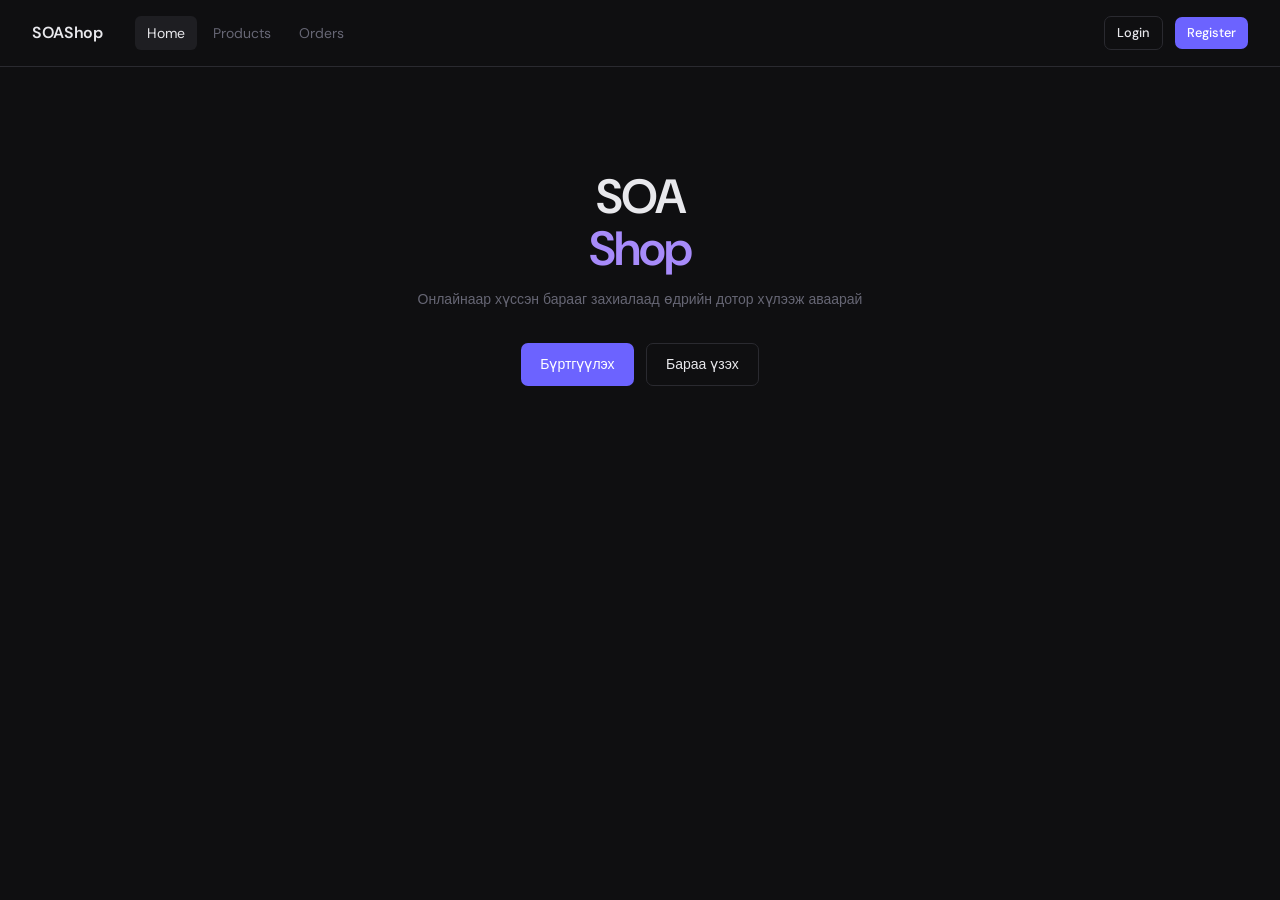
==== commit a203c6db: "Fix index" ====
--- a/index.html
+++ b/index.html
@@ -10,37 +10,11 @@
 <header id="header"></header>
 <main>
   <div class="hero">
-    <h1>SOA<br><span>E-Commerce</span></h1>
-    <p>Lab06 + Lab07 + Lab08 — SOAP Auth, REST API, Redis Cache, DigitalOcean Spaces</p>
+    <h1>SOA<br><span>Shop</span></h1>
+    <p>Онлайнаар хүссэн барааг захиалаад өдрийн дотор хүлээж аваарай</p>
     <div class="hero-btns">
-      <a href="register.html" class="btn btn-primary" style="margin-top:0">Register</a>
-      <a href="products.html" class="btn btn-outline" style="margin-top:0">Browse Products</a>
-    </div>
-  </div>
-  <div class="arch">
-    <div class="arch-card">
-      <div class="arch-icon">🔐</div>
-      <div class="arch-name">SOAP Auth</div>
-      <div class="arch-desc">RegisterUser, LoginUser, ValidateToken</div>
-      <div class="arch-lab"><span class="badge badge-soap">Lab06</span></div>
-    </div>
-    <div class="arch-card">
-      <div class="arch-icon">📦</div>
-      <div class="arch-name">REST Service</div>
-      <div class="arch-desc">Product CRUD, Order management</div>
-      <div class="arch-lab"><span class="badge badge-rest">Lab06</span></div>
-    </div>
-    <div class="arch-card">
-      <div class="arch-icon">🖼️</div>
-      <div class="arch-name">File Manager</div>
-      <div class="arch-desc">DigitalOcean Spaces upload</div>
-      <div class="arch-lab"><span class="badge badge-rest">Lab07</span></div>
-    </div>
-    <div class="arch-card">
-      <div class="arch-icon">⚡</div>
-      <div class="arch-name">API Gateway</div>
-      <div class="arch-desc">Redis Cache, Routing, VPC</div>
-      <div class="arch-lab"><span class="badge badge-rest">Lab08</span></div>
+      <a href="register.html" class="btn btn-primary" style="margin-top:0">Бүртгүүлэх</a>
+      <a href="products.html" class="btn btn-outline" style="margin-top:0">Бараа үзэх</a>
     </div>
   </div>
 </main>
